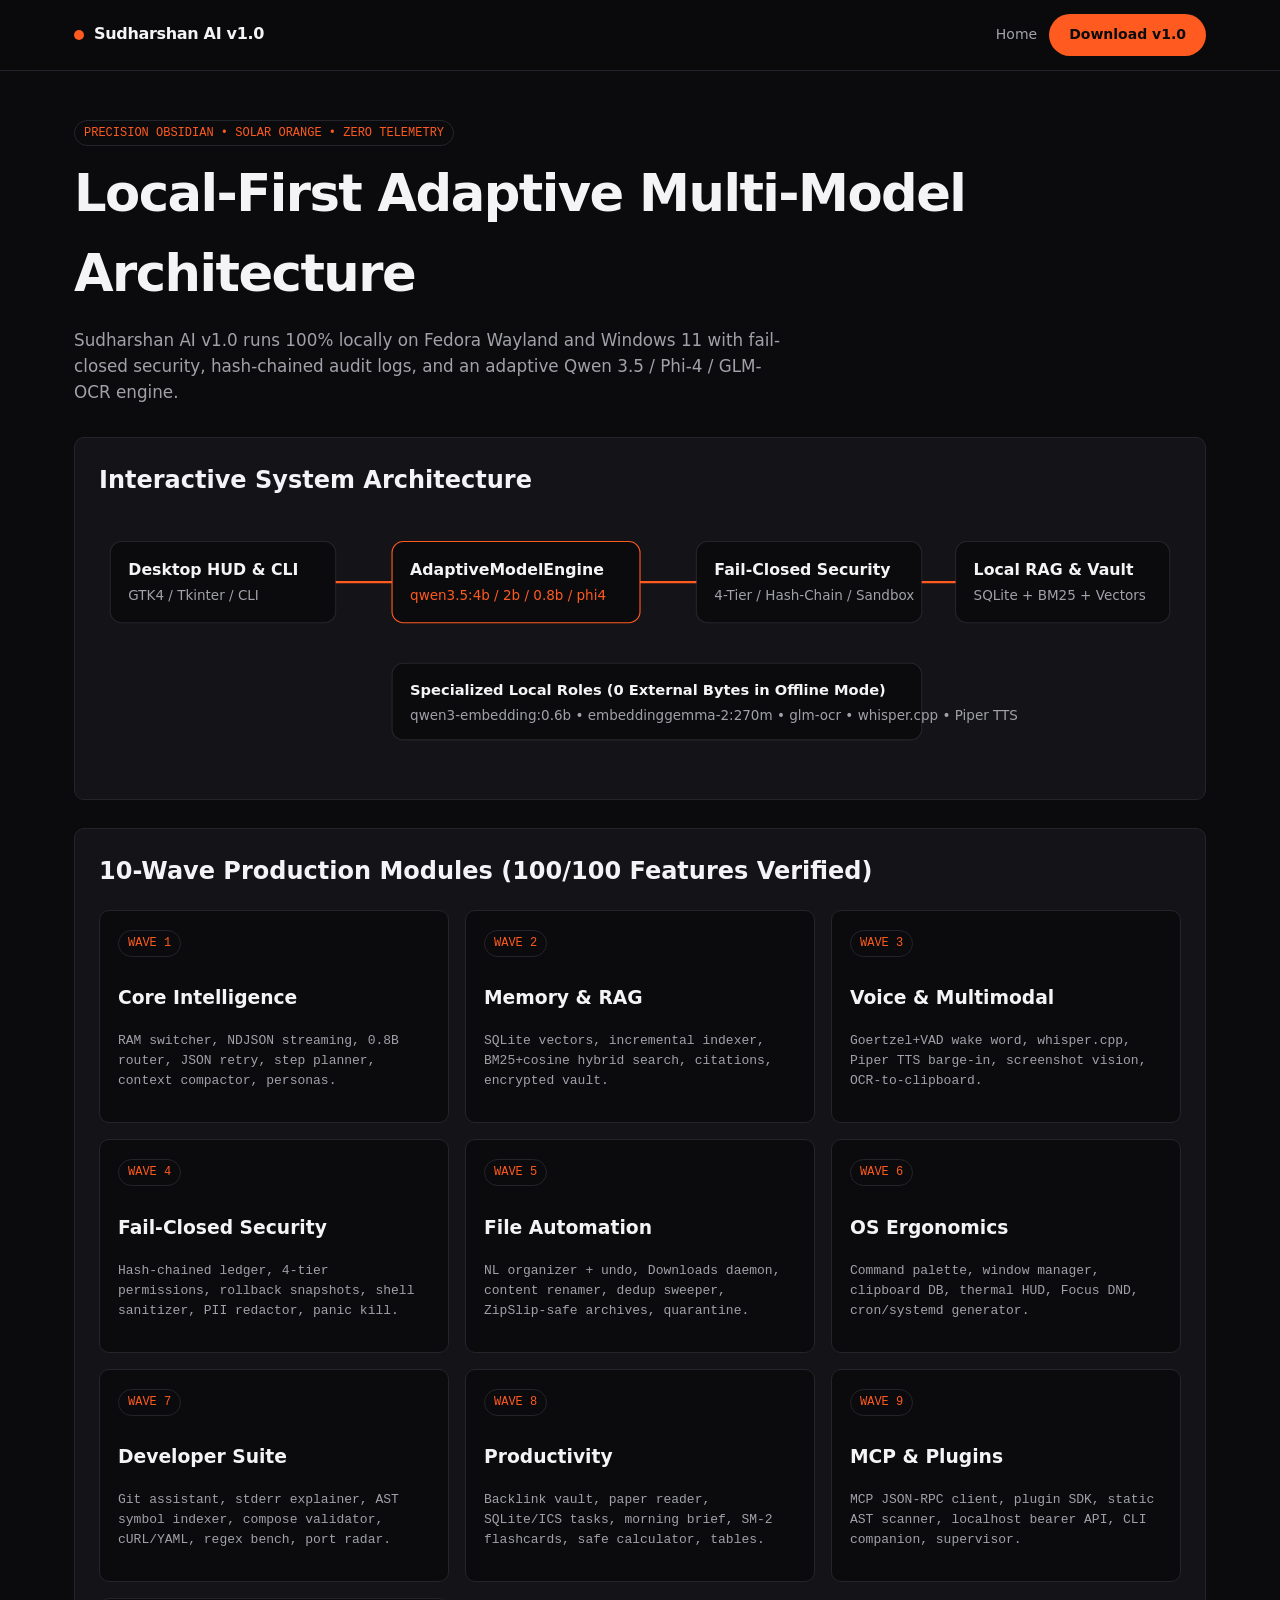
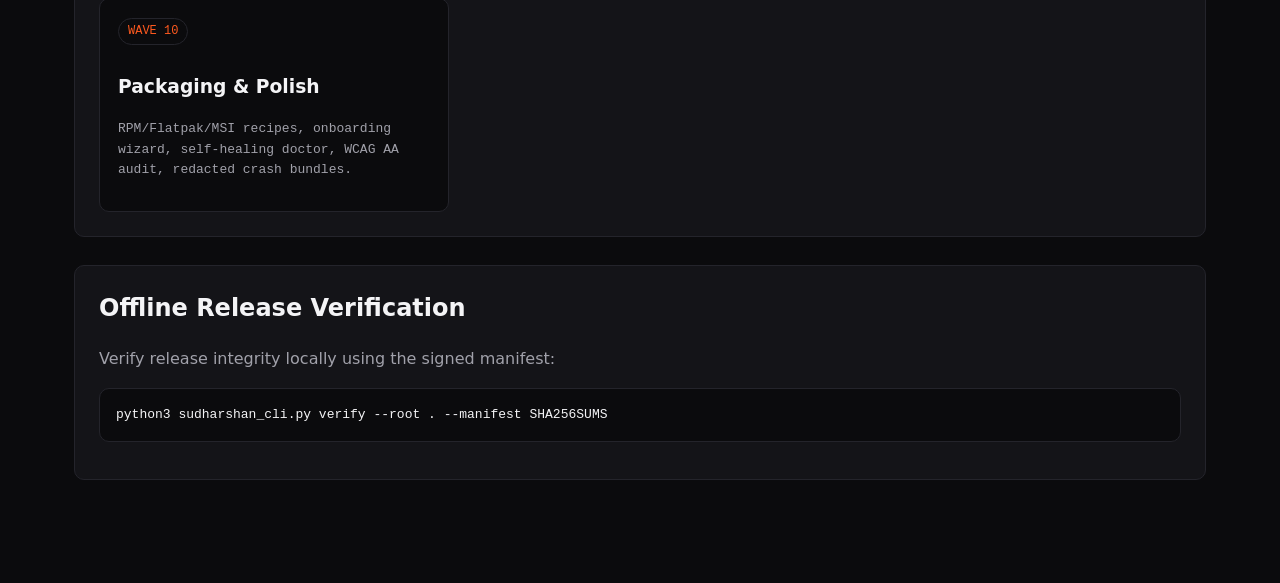
==== docs.html @ a22d2967 "feat(waves): integrate and upgrade all Neon wave modules, CLI companion, packaging, and verified tes" ====
<!doctype html>
<html lang="en">
<head>
  <meta charset="utf-8">
  <meta name="viewport" content="width=device-width, initial-scale=1">
  <title>Sudharshan AI v1.0 — Architecture, 100-Feature Matrix & Checksums</title>
  <link rel="icon" href="favicon.svg" type="image/svg+xml">
  <style>
    :root {
      --obsidian: #0B0B0D;
      --surface: #141418;
      --hairline: #24242B;
      --accent: #FF5A1F;
      --text: #F4F4F6;
      --muted: #A1A1AA;
      --r-container: 10px;
      --r-input: 8px;
      --r-cta: 9999px;
    }
    * { box-sizing: border-box; }
    body {
      margin: 0;
      background: var(--obsidian);
      color: var(--text);
      font-family: "Instrument Sans", system-ui, -apple-system, sans-serif;
      line-height: 1.55;
    }
    code, pre, .mono { font-family: "DM Mono", ui-monospace, SFMono-Regular, monospace; }
    header {
      position: sticky; top: 0; z-index: 20;
      background: rgba(11, 11, 13, 0.92);
      border-bottom: 1px solid var(--hairline);
      backdrop-filter: blur(10px);
    }
    .nav {
      max-width: 1180px; margin: 0 auto; padding: 14px 24px;
      display: flex; align-items: center; justify-content: space-between; gap: 16px;
    }
    .brand { font-weight: 700; letter-spacing: -0.02em; display: flex; align-items: center; gap: 10px; }
    .dot { width: 10px; height: 10px; border-radius: 9999px; background: var(--accent); display: inline-block; }
    .cta {
      display: inline-flex; align-items: center; justify-content: center;
      background: var(--accent); color: #0B0B0D; font-weight: 700;
      padding: 10px 20px; border-radius: var(--r-cta); text-decoration: none;
      white-space: nowrap; font-size: 14px;
    }
    .cta:focus-visible, input:focus-visible { outline: 2px solid var(--text); outline-offset: 2px; }
    main { max-width: 1180px; margin: 0 auto; padding: 48px 24px 80px; }
    h1 { font-size: clamp(2rem, 4vw, 3.25rem); letter-spacing: -0.03em; margin: 0 0 14px; }
    .lead { color: var(--muted); max-width: 720px; margin: 0 0 32px; font-size: 1.05rem; }
    .panel {
      background: var(--surface); border: 1px solid var(--hairline);
      border-radius: var(--r-container); padding: 24px; margin-bottom: 28px;
    }
    .grid { display: grid; grid-template-columns: repeat(auto-fit, minmax(260px, 1fr)); gap: 16px; }
    .card {
      background: var(--obsidian); border: 1px solid var(--hairline);
      border-radius: var(--r-container); padding: 18px;
    }
    .tag {
      display: inline-block; font-size: 12px; padding: 3px 9px;
      border-radius: var(--r-cta); border: 1px solid var(--hairline); color: var(--accent);
      margin-bottom: 8px;
    }
    input[type="search"] {
      width: 100%; max-width: 420px; background: var(--obsidian); color: var(--text);
      border: 1px solid var(--hairline); border-radius: var(--r-input);
      padding: 10px 14px; font-size: 14px; margin-bottom: 16px;
    }
    table { width: 100%; border-collapse: collapse; font-size: 14px; }
    th, td { text-align: left; padding: 10px 12px; border-bottom: 1px solid var(--hairline); }
    th { color: var(--muted); font-weight: 600; }
    pre {
      background: var(--obsidian); border: 1px solid var(--hairline);
      border-radius: var(--r-container); padding: 16px; overflow-x: auto; font-size: 13px;
    }
    @media (prefers-reduced-motion: reduce) {
      * { animation: none !important; transition: none !important; }
    }
  </style>
</head>
<body>
  <header>
    <nav class="nav" aria-label="Primary">
      <div class="brand"><span class="dot" aria-hidden="true"></span> Sudharshan AI v1.0</div>
      <div style="display:flex; gap:12px; align-items:center;">
        <a href="index.html" style="color:var(--muted); text-decoration:none; font-size:14px;">Home</a>
        <a href="downloads.html" class="cta">Download v1.0</a>
      </div>
    </nav>
  </header>
  <main>
    <span class="tag mono">PRECISION OBSIDIAN &bull; SOLAR ORANGE &bull; ZERO TELEMETRY</span>
    <h1>Local-First Adaptive Multi-Model Architecture</h1>
    <p class="lead">Sudharshan AI v1.0 runs 100% locally on Fedora Wayland and Windows 11 with fail-closed security, hash-chained audit logs, and an adaptive Qwen 3.5 / Phi-4 / GLM-OCR engine.</p>

    <section class="panel" aria-labelledby="arch-heading">
      <h2 id="arch-heading" style="margin-top:0;">Interactive System Architecture</h2>
      <svg viewBox="0 0 960 220" width="100%" role="img" aria-label="Sudharshan AI multi-model architecture diagram">
        <rect x="10" y="20" width="200" height="72" rx="10" fill="#0B0B0D" stroke="#24242B"/>
        <text x="26" y="50" fill="#F4F4F6" font-size="14" font-weight="700">Desktop HUD &amp; CLI</text>
        <text x="26" y="72" fill="#A1A1AA" font-size="12">GTK4 / Tkinter / CLI</text>

        <rect x="260" y="20" width="220" height="72" rx="10" fill="#0B0B0D" stroke="#FF5A1F"/>
        <text x="276" y="50" fill="#F4F4F6" font-size="14" font-weight="700">AdaptiveModelEngine</text>
        <text x="276" y="72" fill="#FF5A1F" font-size="12">qwen3.5:4b / 2b / 0.8b / phi4</text>

        <rect x="530" y="20" width="200" height="72" rx="10" fill="#0B0B0D" stroke="#24242B"/>
        <text x="546" y="50" fill="#F4F4F6" font-size="14" font-weight="700">Fail-Closed Security</text>
        <text x="546" y="72" fill="#A1A1AA" font-size="12">4-Tier / Hash-Chain / Sandbox</text>

        <rect x="760" y="20" width="190" height="72" rx="10" fill="#0B0B0D" stroke="#24242B"/>
        <text x="776" y="50" fill="#F4F4F6" font-size="14" font-weight="700">Local RAG &amp; Vault</text>
        <text x="776" y="72" fill="#A1A1AA" font-size="12">SQLite + BM25 + Vectors</text>

        <line x1="210" y1="56" x2="260" y2="56" stroke="#FF5A1F" stroke-width="2"/>
        <line x1="480" y1="56" x2="530" y2="56" stroke="#FF5A1F" stroke-width="2"/>
        <line x1="730" y1="56" x2="760" y2="56" stroke="#FF5A1F" stroke-width="2"/>

        <rect x="260" y="128" width="470" height="68" rx="10" fill="#0B0B0D" stroke="#24242B"/>
        <text x="276" y="156" fill="#F4F4F6" font-size="13" font-weight="700">Specialized Local Roles (0 External Bytes in Offline Mode)</text>
        <text x="276" y="178" fill="#A1A1AA" font-size="12">qwen3-embedding:0.6b &bull; embeddinggemma-2:270m &bull; glm-ocr &bull; whisper.cpp &bull; Piper TTS</text>
      </svg>
    </section>

    <section class="panel" aria-labelledby="waves-heading">
      <h2 id="waves-heading" style="margin-top:0;">10-Wave Production Modules (100/100 Features Verified)</h2>
      <div class="grid">
        <div class="card"><span class="tag mono">WAVE 1</span><h3>Core Intelligence</h3><p class="mono" style="color:var(--muted);font-size:13px;">RAM switcher, NDJSON streaming, 0.8B router, JSON retry, step planner, context compactor, personas.</p></div>
        <div class="card"><span class="tag mono">WAVE 2</span><h3>Memory &amp; RAG</h3><p class="mono" style="color:var(--muted);font-size:13px;">SQLite vectors, incremental indexer, BM25+cosine hybrid search, citations, encrypted vault.</p></div>
        <div class="card"><span class="tag mono">WAVE 3</span><h3>Voice &amp; Multimodal</h3><p class="mono" style="color:var(--muted);font-size:13px;">Goertzel+VAD wake word, whisper.cpp, Piper TTS barge-in, screenshot vision, OCR-to-clipboard.</p></div>
        <div class="card"><span class="tag mono">WAVE 4</span><h3>Fail-Closed Security</h3><p class="mono" style="color:var(--muted);font-size:13px;">Hash-chained ledger, 4-tier permissions, rollback snapshots, shell sanitizer, PII redactor, panic kill.</p></div>
        <div class="card"><span class="tag mono">WAVE 5</span><h3>File Automation</h3><p class="mono" style="color:var(--muted);font-size:13px;">NL organizer + undo, Downloads daemon, content renamer, dedup sweeper, ZipSlip-safe archives, quarantine.</p></div>
        <div class="card"><span class="tag mono">WAVE 6</span><h3>OS Ergonomics</h3><p class="mono" style="color:var(--muted);font-size:13px;">Command palette, window manager, clipboard DB, thermal HUD, Focus DND, cron/systemd generator.</p></div>
        <div class="card"><span class="tag mono">WAVE 7</span><h3>Developer Suite</h3><p class="mono" style="color:var(--muted);font-size:13px;">Git assistant, stderr explainer, AST symbol indexer, compose validator, cURL/YAML, regex bench, port radar.</p></div>
        <div class="card"><span class="tag mono">WAVE 8</span><h3>Productivity</h3><p class="mono" style="color:var(--muted);font-size:13px;">Backlink vault, paper reader, SQLite/ICS tasks, morning brief, SM-2 flashcards, safe calculator, tables.</p></div>
        <div class="card"><span class="tag mono">WAVE 9</span><h3>MCP &amp; Plugins</h3><p class="mono" style="color:var(--muted);font-size:13px;">MCP JSON-RPC client, plugin SDK, static AST scanner, localhost bearer API, CLI companion, supervisor.</p></div>
        <div class="card"><span class="tag mono">WAVE 10</span><h3>Packaging &amp; Polish</h3><p class="mono" style="color:var(--muted);font-size:13px;">RPM/Flatpak/MSI recipes, onboarding wizard, self-healing doctor, WCAG AA audit, redacted crash bundles.</p></div>
      </div>
    </section>

    <section class="panel" aria-labelledby="checksum-heading">
      <h2 id="checksum-heading" style="margin-top:0;">Offline Release Verification</h2>
      <p style="color:var(--muted);">Verify release integrity locally using the signed manifest:</p>
      <pre class="mono">python3 sudharshan_cli.py verify --root . --manifest SHA256SUMS</pre>
    </section>
  </main>
</body>
</html>
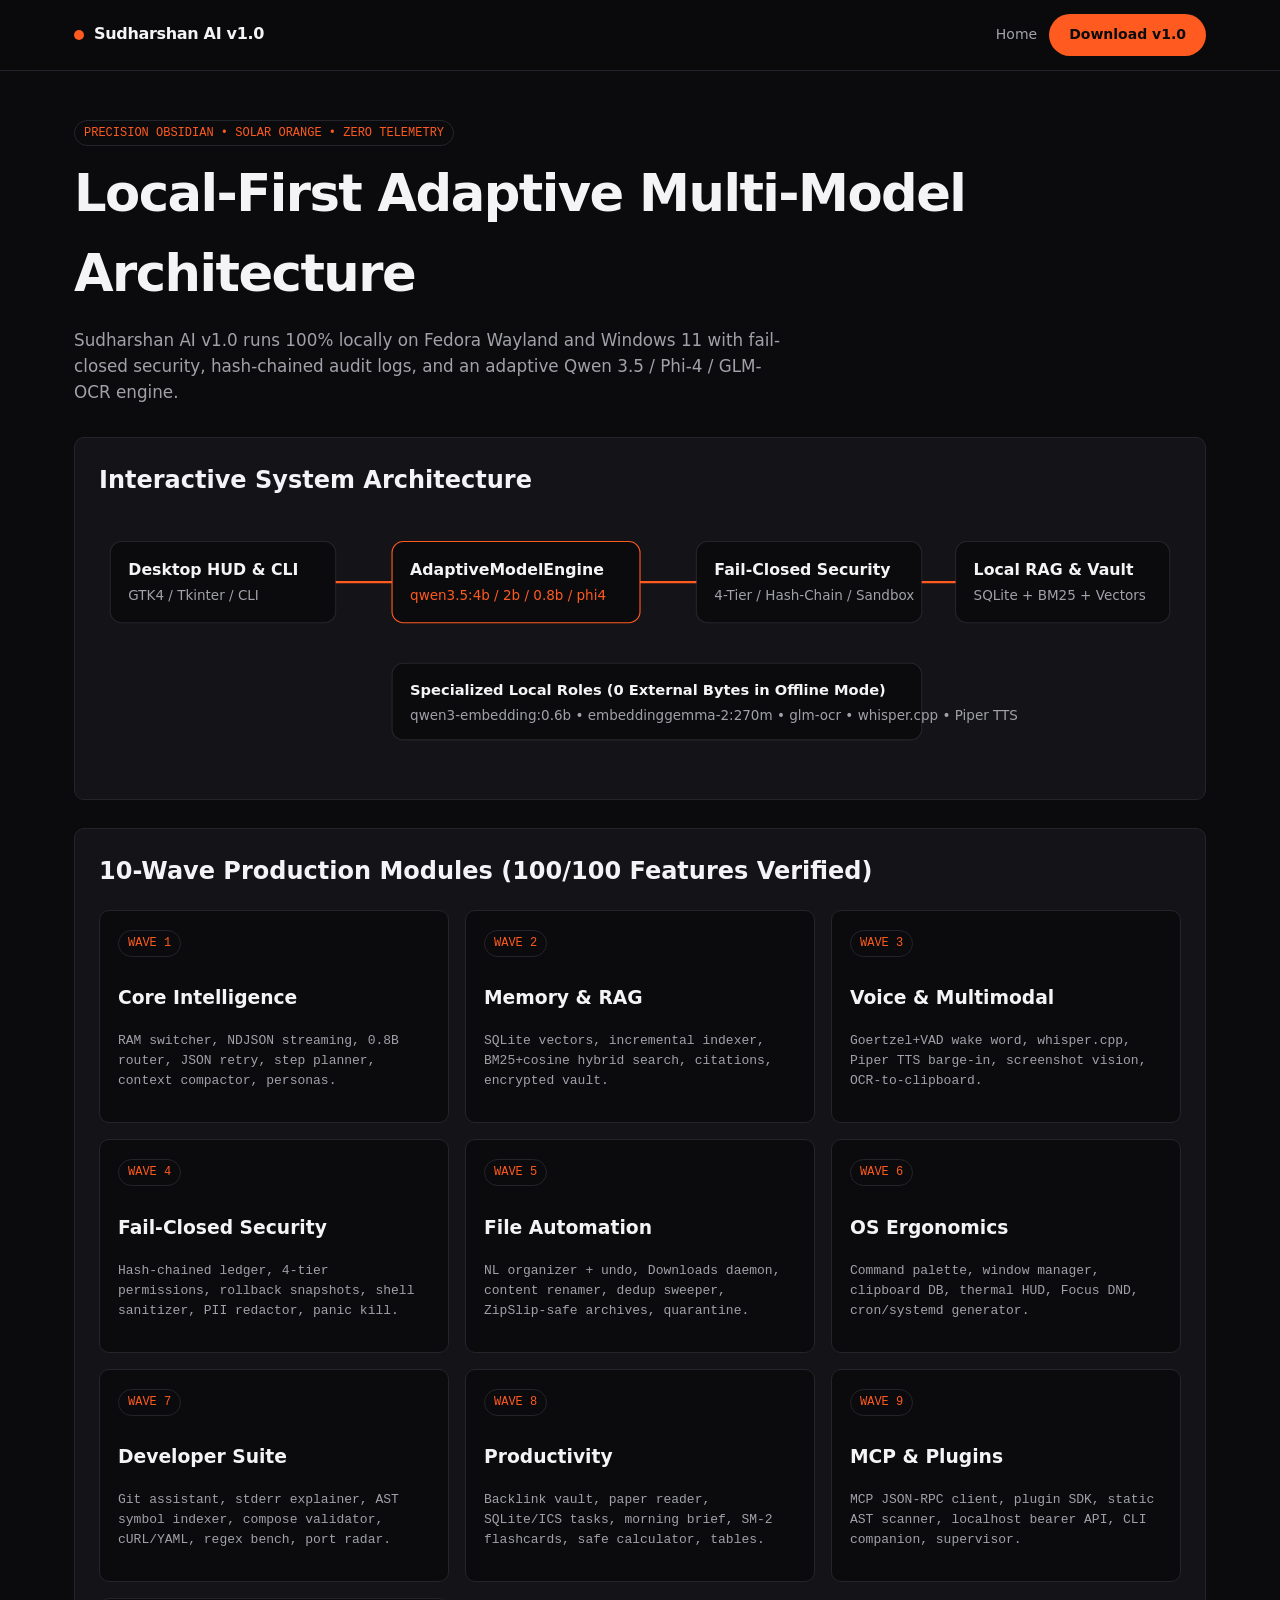
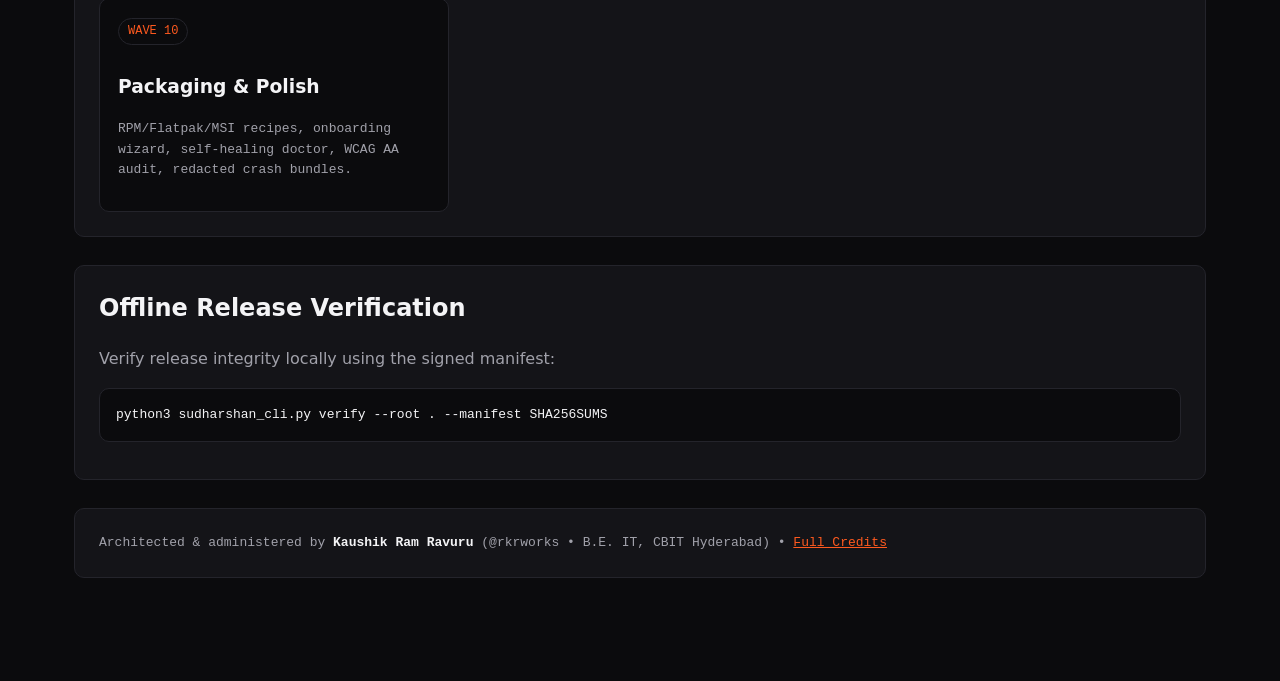
==== commit a2d700a1: "feat(credits): update engineering authorship, packaging metadata, server admin attributes, and manif" ====
--- a/docs.html
+++ b/docs.html
@@ -144,6 +144,7 @@
       <p style="color:var(--muted);">Verify release integrity locally using the signed manifest:</p>
       <pre class="mono">python3 sudharshan_cli.py verify --root . --manifest SHA256SUMS</pre>
     </section>
+      <section class="panel"><p class="mono" style="margin:0;color:var(--muted);font-size:13px;">Architected &amp; administered by <strong style="color:var(--text);">Kaushik Ram Ravuru</strong> (@rkrworks &bull; B.E. IT, CBIT Hyderabad) &bull; <a href="credits.html" style="color:var(--accent);">Full Credits</a></p></section>
   </main>
 </body>
 </html>
